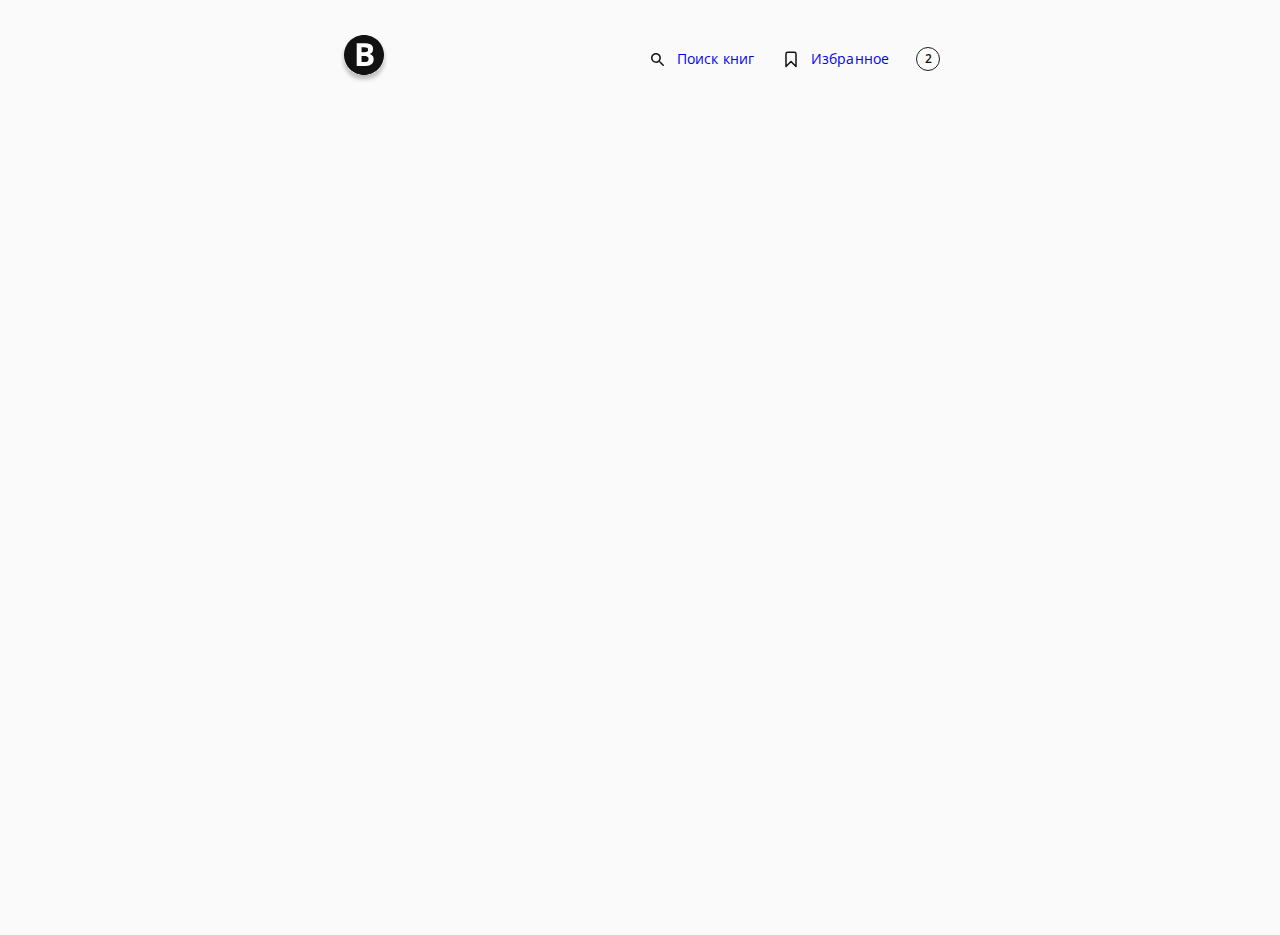
==== book-info.html @ e1e017a2 "feat: add book-info page, fix: li a: color" ====
<!DOCTYPE html>
<html lang="en">
  <head>
    <meta charset="UTF-8" />
    <meta name="viewport" content="width=device-width, initial-scale=1.0" />
    <link rel="stylesheet" href="./css/style.css" />
    <link rel="preconnect" href="https://fonts.googleapis.com" />
    <link rel="preconnect" href="https://fonts.gstatic.com" crossorigin />
    <link
      href="https://fonts.googleapis.com/css2?family=Open+Sans:wght@300;400;600;700&display=swap"
      rel="stylesheet"
    />
    <title>Book App</title>
  </head>
<body>
     <header class="header">
      <svg xmlns="http://www.w3.org/2000/svg" style="display: none">
        <symbol id="icon-search-small" viewBox="0 0 20 20">
          <path
            d="M13.5323 12.3836H12.9299L12.7164 12.1778C13.6314 11.1109 14.1042 9.65526 13.845 8.1082C13.4866 5.98956 11.7175 4.2977 9.58232 4.03858C6.35675 3.64229 3.64208 6.35537 4.0386 9.57905C4.29787 11.7129 5.99073 13.481 8.11061 13.8392C9.65858 14.0983 11.115 13.6258 12.1826 12.7113L12.3885 12.9247V13.5267L15.6293 16.7657C15.942 17.0781 16.4529 17.0781 16.7655 16.7657C17.0782 16.4532 17.0782 15.9426 16.7655 15.6301L13.5323 12.3836ZM8.95703 12.3836C7.05829 12.3836 5.52557 10.8518 5.52557 8.95413C5.52557 7.0565 7.05829 5.52468 8.95703 5.52468C10.8558 5.52468 12.3885 7.0565 12.3885 8.95413C12.3885 10.8518 10.8558 12.3836 8.95703 12.3836Z"
            fill="#121212"
          />
        </symbol>
      </svg>

      <svg xmlns="http://www.w3.org/2000/svg" style="display: none">
        <symbol id="icon-bookmate" viewBox="0 0 20 20">
          <path
            d="M5 5.00001C5 4.07954 5.74619 3.33334 6.66667 3.33334H13.3333C14.2538 3.33334 15 4.07954 15 5.00001V17.5L10 12.5L5 17.5V5.00001Z"
            stroke="#121212"
            stroke-width="1.5"
            stroke-linecap="round"
            stroke-linejoin="round"
            fill="none"
          />
        </symbol>
      </svg>

      <div class="container">
        <div class="header__top-inner">
          <a class="logo" href="#">
            <img class="logo__img" src="./assets/images/logo.svg" alt="logo" />
          </a>
          <div class="header__top-menu">
            <nav class="menu">
              <ul class="menu__list">
                <li class="menu__list-item">
                  <svg class="icon-search-small"><use xlink:href="#icon-search-small"></use></svg
                  ><a href="#">Поиск книг</a>
                </li>
                <li class="menu__list-item">
                  <svg class="icon-bookmate"><use xlink:href="#icon-bookmate"></use></svg><a href="#">Избранное</a>
                </li>
              </ul>
            </nav>
            <div class="circle">
              <span class="circle-value">2</span>
            </div>
          </div>
        </div>
      </div>
    </header>
</body>
</html>
---- css/style.css ----
html {
  box-sizing: border-box;
  scroll-behavior: smooth;
}

*,
*::after,
*::before {
  box-sizing: inherit;
}

ul,
ol {
  padding: 0;
}

body,
h1,
h2,
h3,
h4,
h5,
h6,
p,
ul[class],
ol[class],
li,
figure,
figcaption,
blockquote,
dl,
dd {
  margin: 0;
}

ul[class] {
  list-style: none;
}

img {
  max-width: 100%;
  display: block;
}

input,
button,
textarea,
select {
  font: inherit;
}

li a:visited {
  color: inherit;
}

html,
body {
  height: 100%;
  width: 100%;
}

:root {
  --color-white: #fafafa;
  --color-gray: #dedede;
  --color-black: #1e1e1e;
  --color-dark-gray: #b8b8b8;
  --color-black-font: #121212;
  --main-font: 'Open sans', sans-serif;
}

body {
  background-color: var(--color-white);
  font-family: var(--main-font);
  min-width: 320px;
  overflow-x: hidden;
}

.container {
  max-width: 600px;
  margin: 0 auto;
}

.header {
  margin-top: 35px;
}

.header__top-inner {
  display: flex;
  align-items: center;
  justify-content: space-between;
}

.header__top-menu {
  display: flex;
  justify-content: end;
}

.menu {
  display: flex;
  justify-content: end;
}

.menu__list {
  display: flex;
  align-self: center;
  color: var(--color-black-font);
  list-style: none;
  font-size: 14px;
  font-style: normal;
  font-weight: 400;
  line-height: 20px;
  letter-spacing: 0.1px;
}

.icon-search-small,
.icon-bookmate {
  width: 20px;
  height: 20px;
  flex-shrink: 0;
  margin-right: 10px;
}

.menu__list-item {
  margin-right: 27px;
  display: flex;
  align-items: center;
  justify-content: left;
}

.menu__list-item a {
  text-decoration: none;
}

.menu__list-item a:hover {
  text-shadow: 0px 4px 4px 0px rgba(0, 0, 0, 0.25);
  /* font-weight: 700; */
}

.circle {
  width: 24px;
  height: 24px;
  border-radius: 50%;
  border: 1px solid var(--color-black);
  display: flex;
  justify-content: center;
  align-items: center;
}

.circle-value {
  color: var(--color-black-font);
  font-size: 12px;
  font-style: normal;
  font-weight: 600;
  line-height: 32px;
}

.search {
  margin-top: 40px;
}

.search-box {
  display: flex;
}

.search-box input[type='text'] {
  width: 553px;
  height: 56px;
  padding-left: 30px;
  box-sizing: border-box;
  border: none;
  outline: none;
  border-radius: 5px;
  background: #dedede;
  box-shadow: 0px 4px 4px 0px rgba(0, 0, 0, 0.25);
}

.icon-btn {
  margin-left: 11px;
  background-color: #121212;
  border-radius: 5px;
  width: 56px;
  height: 56px;
  flex-shrink: 0;
}

.icon-search {
  width: 32px;
  height: 32px;
}

.books {
  margin-top: 30px;
}

.books-cards {
  margin-top: 18px;
  display: flex;
  flex-wrap: wrap;
}

.books-cards > * {
  margin-right: 20px;
  margin-top: 20px;
}

.book-card {
  width: 180px;
  height: 288px;
  display: flex;
  padding-bottom: 0px;
  flex-direction: column;
  align-items: center;
  gap: 12px;
  flex-shrink: 0;
  background-color: var(--color-dark-gray);
  border-radius: 8px;
}

.book-card__image {
  margin-top: 11px;
}

.book-card__details {
  /* margin-left: 12px; */
  width: 180px;
  color: white;
  background-color: #121212;
  border-radius: 0 0 8px 8px;
}

.book-card__bookmark {
  width: 36px;
  height: 32px;
  margin-left: 10px;
  margin-top: 38px;
  margin-bottom: 12px;
  border-radius: 6px;
  background-color: #121212;
  border: 1px solid #fafafa;
}

.book-card__details p {
  margin-left: 12px;
}

.book-card__details h2 {
  margin-left: 12px;
}

.icon svg {
  height: 20px;
  width: 20px;
}

.book-card__type {
  margin-top: 12px;
  color: #dedede;
  font-size: 10.855px;
  font-weight: 300;
  line-height: normal;
}

.book-card__title {
  font-size: 15.389px;
  font-weight: 600;
  line-height: 103.682%; /* 15.956px */
}

.book-card__author {
  margin-top: 8px;
  font-size: 10.992px;
  font-weight: 400;
}

.pagination {
  display: flex;
  justify-content: space-between;
  align-items: center;
  margin-top: 30px;
}

.prev {
  display: flex;
  align-items: center;
  text-decoration: none;
  font-size: 14px;
  font-style: normal;
  font-weight: 400;
  line-height: 20px; /* 142.857% */
  letter-spacing: 0.1px;
}

.next {
  display: flex;
  align-items: center;
  text-decoration: none;
  text-align: right;
  font-size: 14px;
  font-weight: 400;
  line-height: 20px; /* 142.857% */
  letter-spacing: 0.1px;
}

.prev i,
.next i {
  margin-right: 10px;
}
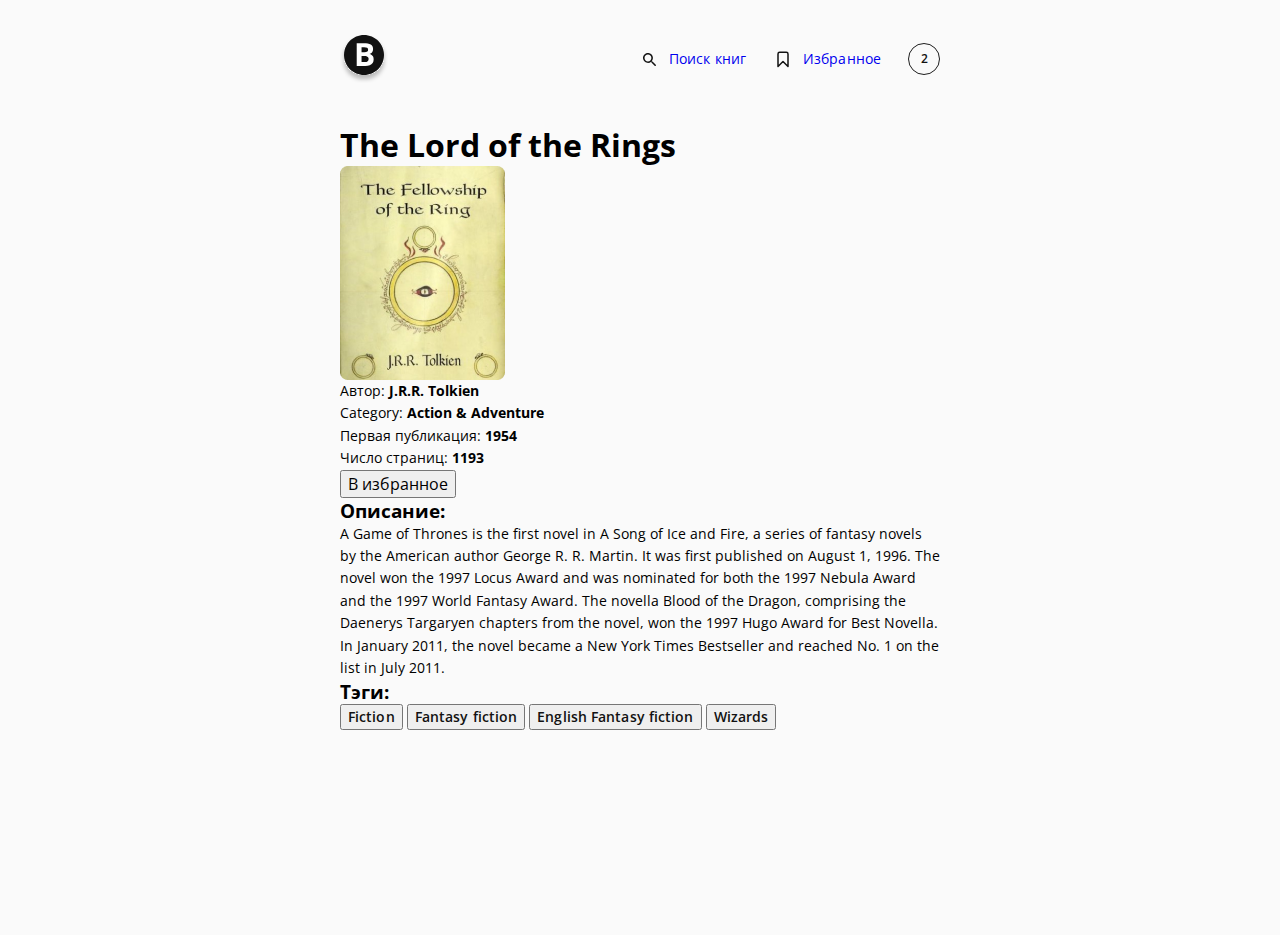
==== commit a481cc3d: "feat: add book-info page layout" ====
--- a/book-info.html
+++ b/book-info.html
@@ -60,5 +60,38 @@
         </div>
       </div>
     </header>
+
+    <section class="search">
+      <div class="container">
+        <h1>The Lord of the Rings</h1>
+        <img src="./assets/images/book-info.png" alt="book image">
+          <div class="book-info">
+            <p class="book-info__author">Автор: <span>J.R.R. Tolkien</span></p>
+              <p class="book-info__category">Category: <span>Action & Adventure</span></p>
+              <p class="book-info__first-publish">Первая публикация: <span>1954</span></p>
+              <p class="book-info__pages">Число страниц: <span>1193</span></p>
+              <button class="btn-add-favorite">
+                В избранное
+              </button>
+           </div>
+      </div>
+    </section>
+    <section class="discription">
+       <div class="container">
+        <h3 class="discription-title">Описание: </h3>
+        <p>A Game of Thrones is the first novel in A Song of Ice and Fire, a series of fantasy novels by the American author George R. R. Martin. It was first published on August 1, 1996. The novel won the 1997 Locus Award and was nominated for both the 1997 Nebula Award and the 1997 World Fantasy Award. The novella Blood of the Dragon, comprising the Daenerys Targaryen chapters from the novel, won the 1997 Hugo Award for Best Novella. In January 2011, the novel became a New York Times Bestseller and reached No. 1 on the list in July 2011.</p>
+       </div>
+    </section>
+     <section class="tags">
+       <div class="container">  
+        <h3 class="tags-title">Тэги: </h3>
+        <div class="tags-button-container">
+          <button class="tags-button">Fiction</button>
+          <button class="tags-button">Fantasy fiction</button>
+          <button class="tags-button">English Fantasy fiction</button>
+          <button class="tags-button">Wizards</button>
+        </div>
+       </div>
+      </section>   
 </body>
 </html>--- a/css/style.css
+++ b/css/style.css
@@ -137,8 +137,8 @@
 }
 
 .circle {
-  width: 24px;
-  height: 24px;
+  width: 32px;
+  height: 32px;
   border-radius: 50%;
   border: 1px solid var(--color-black);
   display: flex;
@@ -305,3 +305,27 @@
 .next i {
   margin-right: 10px;
 }
+
+p {
+  color: #000;
+  font-family: Open Sans;
+  font-size: 14px;
+  font-style: normal;
+  font-weight: 400;
+  line-height: 160%; 
+}
+
+p span {
+  font-weight: 700;
+}
+
+.tags-button {
+  color: var(--color-black-font);
+  text-align: center;
+  font-family: Open Sans;
+  font-size: 14px;
+  font-style: normal;
+  font-weight: 600;
+  line-height: 20px; 
+  letter-spacing: 0.1px;
+}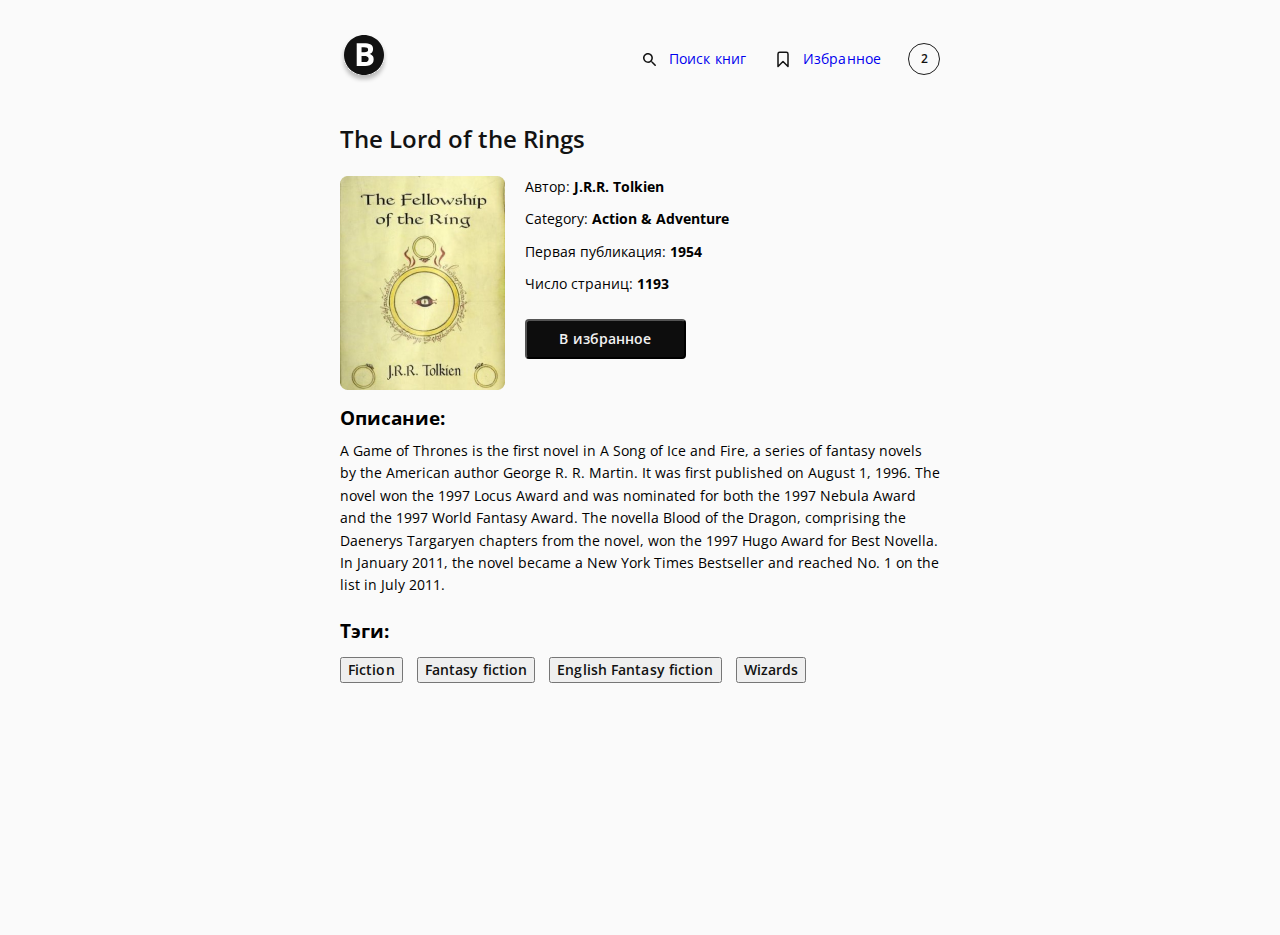
==== commit b83727ec: "feat: end book-info layout" ====
--- a/book-info.html
+++ b/book-info.html
@@ -12,8 +12,8 @@
     />
     <title>Book App</title>
   </head>
-<body>
-     <header class="header">
+  <body>
+    <header class="header">
       <svg xmlns="http://www.w3.org/2000/svg" style="display: none">
         <symbol id="icon-search-small" viewBox="0 0 20 20">
           <path
@@ -63,35 +63,43 @@
 
     <section class="search">
       <div class="container">
-        <h1>The Lord of the Rings</h1>
-        <img src="./assets/images/book-info.png" alt="book image">
+        <h1 class="book-info-title">The Lord of the Rings</h1>
+        <div class="book-info-container">
+          <div class="book-info-image">
+            <img class="book-image" src="./assets/images/book-info.png" alt="book image" />
+          </div>
           <div class="book-info">
-            <p class="book-info__author">Автор: <span>J.R.R. Tolkien</span></p>
-              <p class="book-info__category">Category: <span>Action & Adventure</span></p>
-              <p class="book-info__first-publish">Первая публикация: <span>1954</span></p>
-              <p class="book-info__pages">Число страниц: <span>1193</span></p>
-              <button class="btn-add-favorite">
-                В избранное
-              </button>
-           </div>
+            <p class="book-info__author info">Автор: <span>J.R.R. Tolkien</span></p>
+            <p class="book-info__category info">Category: <span>Action & Adventure</span></p>
+            <p class="book-info__first-publish info">Первая публикация: <span>1954</span></p>
+            <p class="book-info__pages">Число страниц: <span>1193</span></p>
+            <button class="btn-add-favorite">В избранное</button>
+          </div>
+        </div>
       </div>
     </section>
     <section class="discription">
-       <div class="container">
-        <h3 class="discription-title">Описание: </h3>
-        <p>A Game of Thrones is the first novel in A Song of Ice and Fire, a series of fantasy novels by the American author George R. R. Martin. It was first published on August 1, 1996. The novel won the 1997 Locus Award and was nominated for both the 1997 Nebula Award and the 1997 World Fantasy Award. The novella Blood of the Dragon, comprising the Daenerys Targaryen chapters from the novel, won the 1997 Hugo Award for Best Novella. In January 2011, the novel became a New York Times Bestseller and reached No. 1 on the list in July 2011.</p>
-       </div>
+      <div class="container">
+        <h3 class="discription-title">Описание:</h3>
+        <p class="desription-text">
+          A Game of Thrones is the first novel in A Song of Ice and Fire, a series of fantasy novels by the American
+          author George R. R. Martin. It was first published on August 1, 1996. The novel won the 1997 Locus Award and
+          was nominated for both the 1997 Nebula Award and the 1997 World Fantasy Award. The novella Blood of the
+          Dragon, comprising the Daenerys Targaryen chapters from the novel, won the 1997 Hugo Award for Best Novella.
+          In January 2011, the novel became a New York Times Bestseller and reached No. 1 on the list in July 2011.
+        </p>
+      </div>
     </section>
-     <section class="tags">
-       <div class="container">  
-        <h3 class="tags-title">Тэги: </h3>
+    <section class="tags">
+      <div class="container">
+        <h3 class="tags-title">Тэги:</h3>
         <div class="tags-button-container">
           <button class="tags-button">Fiction</button>
           <button class="tags-button">Fantasy fiction</button>
           <button class="tags-button">English Fantasy fiction</button>
           <button class="tags-button">Wizards</button>
         </div>
-       </div>
-      </section>   
-</body>
-</html>+      </div>
+    </section>
+  </body>
+</html>
--- a/css/style.css
+++ b/css/style.css
@@ -65,6 +65,7 @@
   --color-black: #1e1e1e;
   --color-dark-gray: #b8b8b8;
   --color-black-font: #121212;
+  --color-black-btn: #0d0d0d;
   --main-font: 'Open sans', sans-serif;
 }
 
@@ -312,7 +313,7 @@
   font-size: 14px;
   font-style: normal;
   font-weight: 400;
-  line-height: 160%; 
+  line-height: 160%;
 }
 
 p span {
@@ -326,6 +327,62 @@
   font-size: 14px;
   font-style: normal;
   font-weight: 600;
-  line-height: 20px; 
-  letter-spacing: 0.1px;
-}+  line-height: 20px;
+  letter-spacing: 0.1px;
+}
+
+.book-info-container {
+  margin-top: 21px;
+  display: flex;
+}
+
+.book-info {
+  margin-left: 20px;
+}
+
+.book-info-title {
+  color: var(--color-black-font);
+  font-family: Open Sans, sans-serif;
+  font-size: 24px;
+  font-weight: 600;
+  line-height: 32px;
+}
+.info {
+  margin-bottom: 10px;
+}
+
+.btn-add-favorite {
+  margin-top: 23px;
+  color: #f2f2f2;
+  text-align: center;
+  font-family: Open Sans, sans-serif;
+  font-size: 14px;
+  font-weight: 600;
+  line-height: 20px;
+  letter-spacing: 0.1px;
+  background-color: var(--color-black-btn);
+  width: 161px;
+  height: 40px;
+  padding: 6px 8px;
+  border-radius: 4px;
+}
+
+.discription-title {
+  margin-top: 15px;
+}
+
+.desription-text {
+  margin-top: 10px;
+}
+
+.tags-title {
+  margin-top: 21px;
+}
+
+.tags-button-container {
+  margin-top: 14px;
+}
+
+.tags-button-container :not(:first-child) {
+  margin-left: 10px;
+}
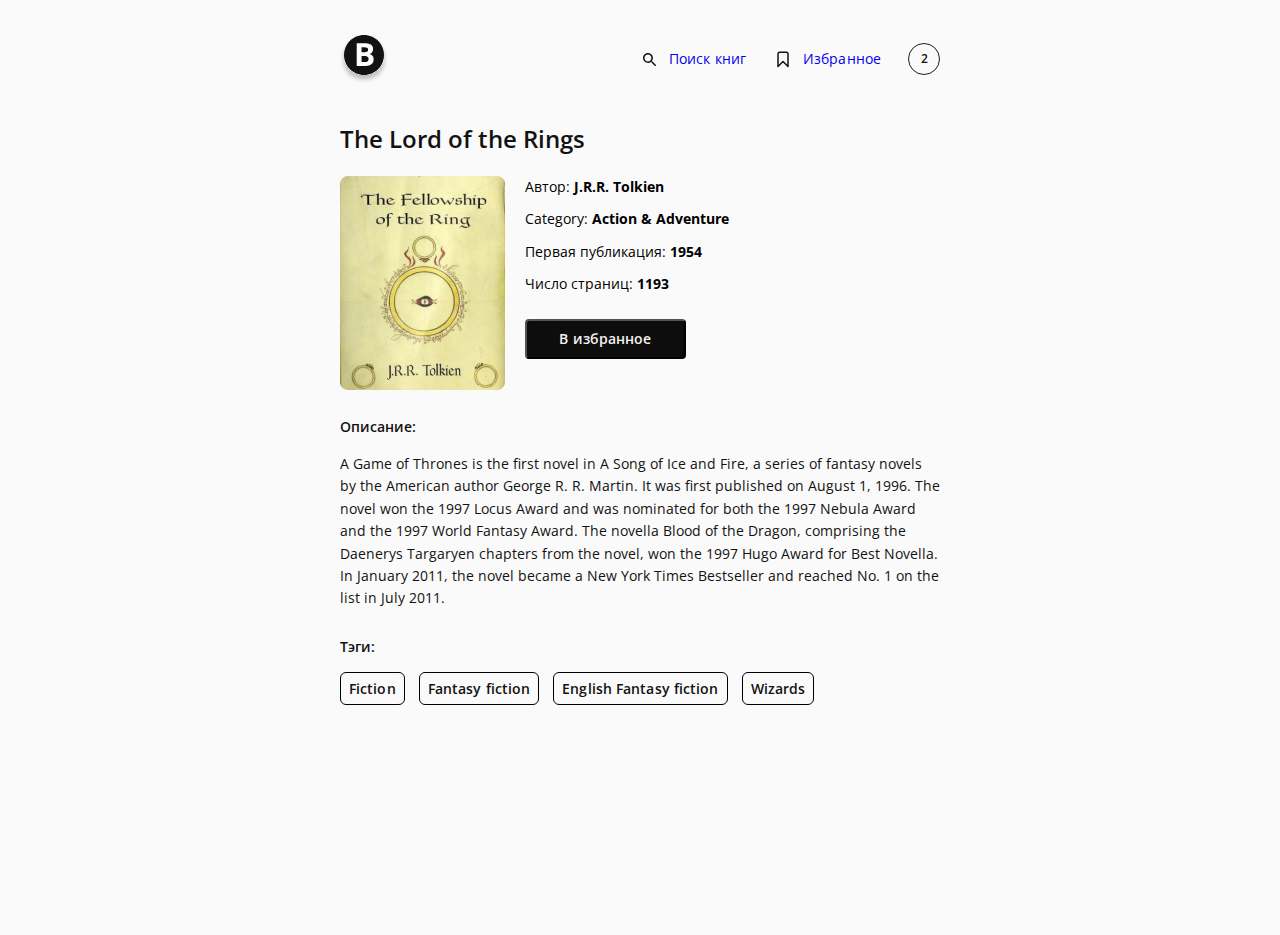
==== commit 82f06bbc: "fix:  book-info title, info used font" ====
--- a/book-info.html
+++ b/book-info.html
@@ -94,10 +94,10 @@
       <div class="container">
         <h3 class="tags-title">Тэги:</h3>
         <div class="tags-button-container">
-          <button class="tags-button">Fiction</button>
-          <button class="tags-button">Fantasy fiction</button>
-          <button class="tags-button">English Fantasy fiction</button>
-          <button class="tags-button">Wizards</button>
+          <a class="tags-button" href="#">Fiction</a>
+          <a class="tags-button" href="#">Fantasy fiction</a>
+          <a class="tags-button" href="#">English Fantasy fiction</a>
+          <a class="tags-button" href="#">Wizards</a>
         </div>
       </div>
     </section>
--- a/css/style.css
+++ b/css/style.css
@@ -329,6 +329,11 @@
   font-weight: 600;
   line-height: 20px;
   letter-spacing: 0.1px;
+  border-radius: 6px;
+  border: 1px solid #000;
+  padding: 6px 8px;
+  cursor: pointer;
+  text-decoration: none;
 }
 
 .book-info-container {
@@ -373,10 +378,21 @@
 
 .desription-text {
   margin-top: 10px;
-}
-
+  color: var(--color-black-font);
+  font-family: Open Sans;
+  font-size: 14px;
+  font-weight: 400;
+  line-height: 160%;
+}
+
+.discription-title,
 .tags-title {
   margin-top: 21px;
+  color: var(--color-black-font);
+  font-family: Open Sans, sans-serif;
+  font-size: 14px;
+  font-weight: 600;
+  line-height: 32px;
 }
 
 .tags-button-container {
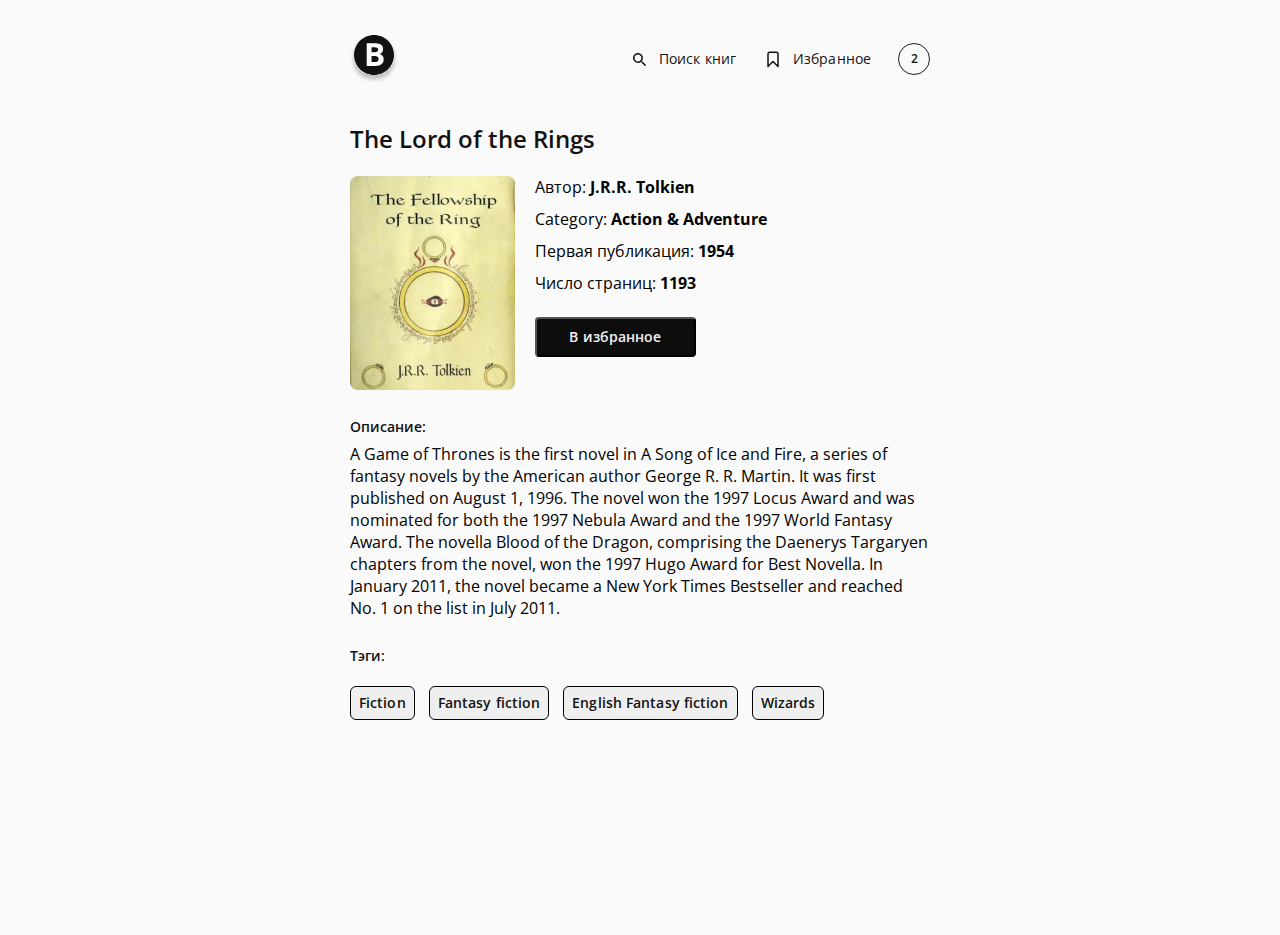
==== commit 2fdf5a8a: "fix: mobile layout book-info" ====
--- a/book-info.html
+++ b/book-info.html
@@ -81,7 +81,7 @@
     <section class="discription">
       <div class="container">
         <h3 class="discription-title">Описание:</h3>
-        <p class="desription-text">
+        <p class="description-text">
           A Game of Thrones is the first novel in A Song of Ice and Fire, a series of fantasy novels by the American
           author George R. R. Martin. It was first published on August 1, 1996. The novel won the 1997 Locus Award and
           was nominated for both the 1997 Nebula Award and the 1997 World Fantasy Award. The novella Blood of the
@@ -94,10 +94,10 @@
       <div class="container">
         <h3 class="tags-title">Тэги:</h3>
         <div class="tags-button-container">
-          <a class="tags-button" href="#">Fiction</a>
-          <a class="tags-button" href="#">Fantasy fiction</a>
-          <a class="tags-button" href="#">English Fantasy fiction</a>
-          <a class="tags-button" href="#">Wizards</a>
+          <button class="tags-button">Fiction</button>
+          <button class="tags-button">Fantasy fiction</button>
+          <button class="tags-button">English Fantasy fiction</button>
+          <button class="tags-button">Wizards</button>
         </div>
       </div>
     </section>
--- a/css/style.css
+++ b/css/style.css
@@ -49,15 +49,16 @@
   font: inherit;
 }
 
-li a:visited {
-  color: inherit;
-}
-
 html,
 body {
   height: 100%;
   width: 100%;
-}
+  min-width: 320px;
+}
+
+/* li a:visited {
+  color: inherit;
+} */
 
 :root {
   --color-white: #fafafa;
@@ -69,16 +70,21 @@
   --main-font: 'Open sans', sans-serif;
 }
 
+a {
+  color: #121212;
+}
+
 body {
   background-color: var(--color-white);
   font-family: var(--main-font);
-  min-width: 320px;
   overflow-x: hidden;
 }
 
 .container {
   max-width: 600px;
+  width: 100%;
   margin: 0 auto;
+  padding: 0 10px;
 }
 
 .header {
@@ -98,7 +104,7 @@
 
 .menu {
   display: flex;
-  justify-content: end;
+  justify-content: flex-end;
 }
 
 .menu__list {
@@ -194,7 +200,6 @@
 }
 
 .books-cards {
-  margin-top: 18px;
   display: flex;
   flex-wrap: wrap;
 }
@@ -217,12 +222,22 @@
   border-radius: 8px;
 }
 
+.book-card:nth-child(3n) {
+  margin-right: 0;
+}
+
 .book-card__image {
+  position: relative;
   margin-top: 11px;
 }
 
+.card__image {
+  margin-bottom: -20px;
+}
+
 .book-card__details {
-  /* margin-left: 12px; */
+  z-index: 99;
+  height: 156px;
   width: 180px;
   color: white;
   background-color: #121212;
@@ -232,9 +247,9 @@
 .book-card__bookmark {
   width: 36px;
   height: 32px;
-  margin-left: 10px;
-  margin-top: 38px;
-  margin-bottom: 12px;
+  margin-left: 12px;
+  margin-top: 46px;
+
   border-radius: 6px;
   background-color: #121212;
   border: 1px solid #fafafa;
@@ -307,7 +322,7 @@
   margin-right: 10px;
 }
 
-p {
+.description-text p {
   color: #000;
   font-family: Open Sans;
   font-size: 14px;
@@ -399,6 +414,88 @@
   margin-top: 14px;
 }
 
-.tags-button-container :not(:first-child) {
-  margin-left: 10px;
-}
+.tags-button {
+  margin-right: 10px;
+}
+
+.favorite-books-title h1 {
+  margin-top: 36px;
+  margin-bottom: 5px;
+  color: var(--color-black-font);
+  font-family: Open Sans;
+  font-size: 24px;
+  font-weight: 600;
+  line-height: 32px;
+}
+
+@media (max-width: 620px) and (min-width: 430px) {
+  .books-cards {
+    justify-content: center;
+  }
+
+  .book-card:nth-child(3n) {
+    margin-right: 20px;
+  }
+
+  .tags-button-container {
+    flex-wrap: wrap;
+    align-items: start;
+  }
+
+  .tags-button {
+    margin-bottom: 10px;
+  }
+}
+
+@media (max-width: 429px) {
+  .header__top-inner {
+    display: flex;
+    flex-direction: column;
+    flex-wrap: wrap;
+  }
+
+  .header__top-menu {
+    display: flex;
+    flex-direction: column;
+    flex-wrap: wrap;
+    align-items: center;
+  }
+
+  .books-cards {
+    flex-direction: column;
+    flex-wrap: wrap;
+    align-items: center;
+  }
+
+  .books-cards > * {
+    margin-right: 0;
+  }
+
+  .menu__list {
+    margin-top: 20px;
+  }
+
+  .circle {
+    margin-top: 10px;
+  }
+
+  .pagination {
+    display: flex;
+    flex-direction: column;
+    flex-wrap: wrap;
+    align-items: center;
+  }
+
+  .pagination a {
+    margin-top: 15px;
+  }
+
+  .tags-button-container {
+    flex-wrap: wrap;
+    align-items: start;
+  }
+
+  .tags-button {
+    margin-bottom: 10px;
+  }
+}
